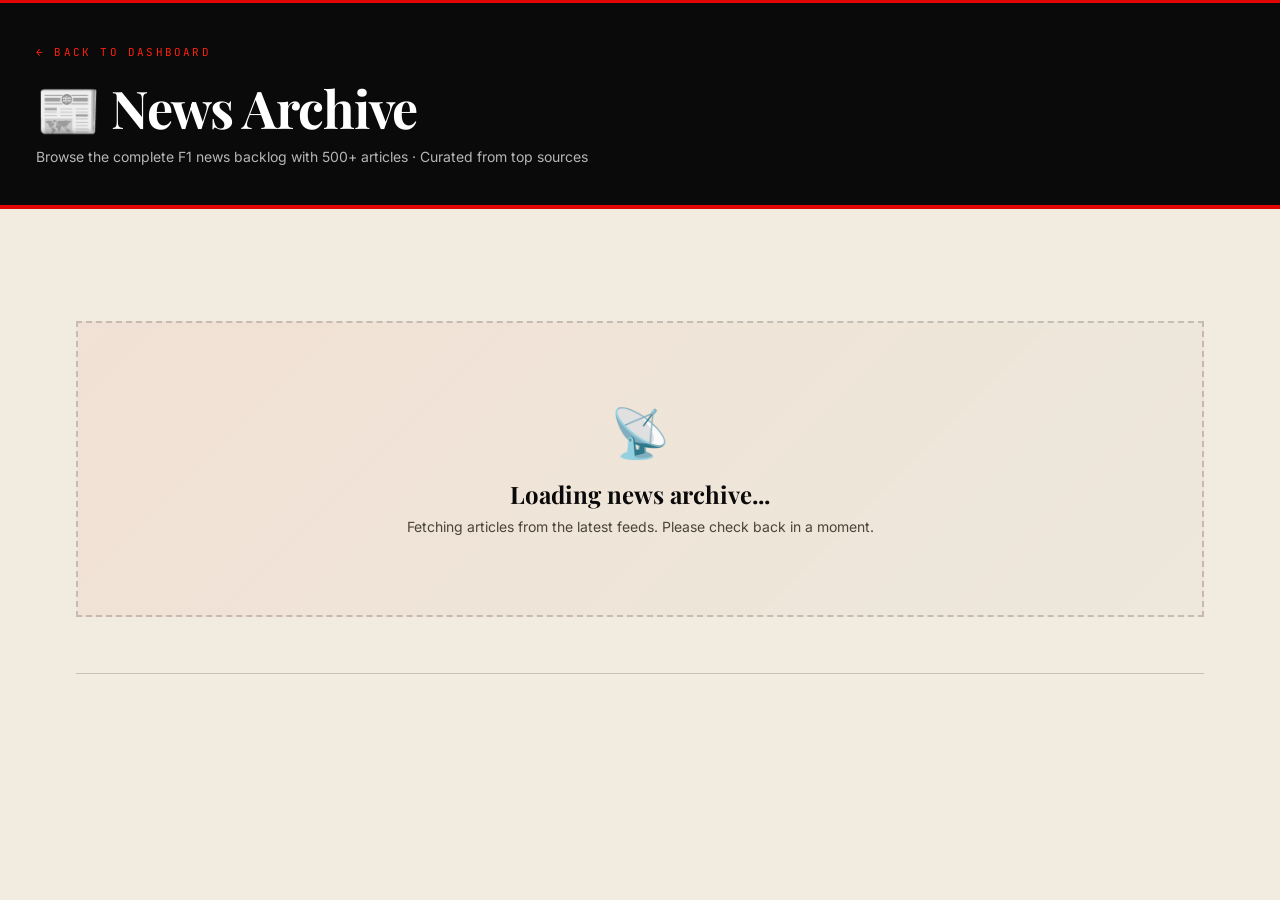
==== archive.html @ 96902dc9 "Feature: YouTube sections, archive page, entity decoding, and 15-article limit - Add YouTube-style l" ====
<!DOCTYPE html>
<html lang="en">
<head>
  <meta charset="UTF-8">
  <meta name="viewport" content="width=device-width, initial-scale=1.0">
  <title>The Pit Wall · News Archive · Full 500 Articles</title>
  <meta name="description" content="Complete F1 news archive with 500+ articles and Google-style pagination." />
  <meta name="theme-color" content="#0a0a0a" />
  <link rel="preconnect" href="https://fonts.googleapis.com">
  <link rel="preconnect" href="https://fonts.gstatic.com" crossorigin>
  <link href="https://fonts.googleapis.com/css2?family=Playfair+Display:ital,wght@0,400;0,500;0,700;0,800;1,400;1,700&family=Inter:wght@300;400;500;600;700&family=JetBrains+Mono:wght@300;400;500;600;700&display=swap" rel="stylesheet">
  <style>
    :root {
      --carbon: #0a0a0a;
      --carbon-2: #131313;
      --carbon-3: #1d1d1d;
      --paper: #f2ece0;
      --paper-2: #e8e1d2;
      --paper-3: #d8d0bf;
      --ink: #0a0a0a;
      --ink-2: #4a4438;
      --ink-3: #8a8172;
      --racing: #e10600;
      --racing-hot: #ff2010;
      --rule: rgba(10,10,10,0.18);
      --gold: #d4a017;
    }

    *, *::before, *::after { box-sizing: border-box; margin: 0; padding: 0; }
    html { scroll-behavior: smooth; }
    body {
      background: var(--paper);
      color: var(--ink);
      font-family: 'Inter', sans-serif;
      font-weight: 400;
      min-height: 100vh;
      -webkit-font-smoothing: antialiased;
    }

    /* YouTube loading bar */
    .loading-bar {
      position: fixed;
      top: 0;
      left: 0;
      height: 3px;
      background: var(--racing);
      z-index: 10000;
      animation: loadingBarAnimation 3.5s ease-out forwards;
    }

    @keyframes loadingBarAnimation {
      0% { width: 0%; }
      40% { width: 60%; }
      100% { width: 100%; }
    }

    .header {
      background: var(--carbon);
      color: #fff;
      padding: 40px 36px;
      border-bottom: 4px solid var(--racing);
      animation: fadeInHeader 0.8s ease-out both;
    }

    @keyframes fadeInHeader {
      from { opacity: 0; transform: translateY(-10px); }
      to { opacity: 1; transform: translateY(0); }
    }

    .header-back {
      display: inline-block;
      margin-bottom: 20px;
      font-family: 'JetBrains Mono', monospace;
      font-size: 11px;
      letter-spacing: 0.2em;
      text-transform: uppercase;
      color: var(--racing-hot);
      text-decoration: none;
      transition: color 0.2s ease;
    }

    .header-back:hover { color: #fff; }

    .header-title {
      font-family: 'Playfair Display', serif;
      font-size: clamp(32px, 5vw, 52px);
      font-weight: 700;
      line-height: 1.1;
      letter-spacing: -0.02em;
    }

    .header-sub {
      font-size: 14px;
      color: rgba(255,255,255,0.7);
      margin-top: 12px;
    }

    .container {
      max-width: 1200px;
      margin: 0 auto;
      padding: 56px 36px;
    }

    .archive-grid {
      display: grid;
      grid-template-columns: repeat(auto-fill, minmax(320px, 1fr));
      gap: 24px;
      margin-bottom: 56px;
    }

    .archive-card {
      background: var(--paper-2);
      border: 1px solid var(--rule);
      padding: 20px;
      transition: all 0.3s ease;
      animation: slideInCard 0.5s ease-out both;
    }

    @keyframes slideInCard {
      from { opacity: 0; transform: translateY(10px); }
      to { opacity: 1; transform: translateY(0); }
    }

    .archive-card:hover {
      transform: translateY(-4px);
      box-shadow: 0 8px 24px rgba(10,10,10,0.12);
    }

    .archive-thumb {
      width: 100%;
      height: 160px;
      background: linear-gradient(135deg, rgba(225,6,0,0.2), rgba(10,10,10,0.1));
      border: 1px solid var(--rule);
      margin-bottom: 14px;
      overflow: hidden;
    }

    .archive-thumb img {
      width: 100%;
      height: 100%;
      object-fit: cover;
      display: block;
    }

    .archive-category {
      display: inline-block;
      font-family: 'JetBrains Mono', monospace;
      font-size: 8px;
      letter-spacing: 0.16em;
      text-transform: uppercase;
      background: var(--racing);
      color: #fff;
      padding: 4px 8px;
      margin-bottom: 10px;
    }

    .archive-title {
      font-family: 'Playfair Display', serif;
      font-size: 16px;
      font-weight: 600;
      line-height: 1.4;
      color: var(--ink);
      margin-bottom: 10px;
    }

    .archive-summary {
      font-size: 13px;
      line-height: 1.6;
      color: var(--ink-2);
      margin-bottom: 14px;
      display: -webkit-box;
      -webkit-line-clamp: 2;
      -webkit-box-orient: vertical;
      overflow: hidden;
    }

    .archive-meta {
      display: flex;
      justify-content: space-between;
      align-items: center;
      font-size: 11px;
      color: var(--ink-3);
      border-top: 1px solid var(--rule);
      padding-top: 12px;
    }

    .archive-source {
      font-family: 'JetBrains Mono', monospace;
      font-weight: 600;
    }

    .archive-link {
      color: var(--racing);
      text-decoration: none;
      border-bottom: 1px dashed currentColor;
      transition: color 0.2s ease;
    }

    .archive-link:hover { color: var(--racing-hot); }

    .pagination {
      display: flex;
      justify-content: center;
      align-items: center;
      gap: 8px;
      margin-top: 56px;
      padding-top: 36px;
      border-top: 1px solid var(--rule);
      animation: fadeIn 0.6s ease-out both 0.3s;
    }

    @keyframes fadeIn {
      from { opacity: 0; }
      to { opacity: 1; }
    }

    .page-btn, .page-num {
      display: inline-flex;
      align-items: center;
      justify-content: center;
      min-width: 36px;
      height: 36px;
      font-family: 'Inter', sans-serif;
      font-size: 14px;
      font-weight: 500;
      border: 1px solid var(--ink);
      background: transparent;
      color: var(--ink);
      cursor: pointer;
      text-decoration: none;
      transition: all 0.2s ease;
    }

    .page-num { cursor: default; border: none; }

    .page-btn:hover:not(:disabled) {
      background: var(--ink);
      color: var(--paper);
      transform: translateY(-1px);
    }

    .page-btn:disabled {
      opacity: 0.5;
      cursor: not-allowed;
    }

    .page-num.active {
      background: var(--racing);
      color: #fff;
      border-color: var(--racing);
    }

    .empty-state {
      text-align: center;
      padding: 80px 36px;
      background: linear-gradient(135deg, rgba(225,6,0,0.05), rgba(10,10,10,0.02));
      border: 2px dashed var(--rule);
      margin: 40px 0;
    }

    .empty-state-icon {
      font-size: 48px;
      margin-bottom: 16px;
    }

    .empty-state-title {
      font-family: 'Playfair Display', serif;
      font-size: 24px;
      color: var(--ink);
      margin-bottom: 8px;
    }

    .empty-state-text {
      color: var(--ink-2);
      font-size: 14px;
    }

    @media (max-width: 768px) {
      .container { padding: 32px 20px; }
      .header { padding: 28px 20px; }
      .archive-grid { grid-template-columns: 1fr; }
      .pagination { flex-wrap: wrap; }
    }
  </style>
</head>
<body>

<div class="loading-bar"></div>

<header class="header">
  <a href="index.html" class="header-back">← Back to Dashboard</a>
  <h1 class="header-title">📰 News Archive</h1>
  <p class="header-sub">Browse the complete F1 news backlog with 500+ articles · Curated from top sources</p>
</header>

<section class="container">
  <div class="archive-grid" id="archiveGrid">
    <!-- Populated by JavaScript -->
  </div>

  <div id="emptyState" style="display:none;" class="empty-state">
    <div class="empty-state-icon">📡</div>
    <h2 class="empty-state-title">Loading news archive...</h2>
    <p class="empty-state-text">Fetching articles from the latest feeds. Please check back in a moment.</p>
  </div>

  <nav class="pagination" id="pagination"></nav>
</section>

<script>
const ARCHIVE_CACHE_KEY = 'pw-news-archive-cache';
const ARTICLES_PER_PAGE = 12;
const PROXY_URL = 'https://f1-news-worker.sar-brawlstars.workers.dev/?v=2';

function decodeHtmlEntities(text) {
  const textarea = document.createElement('textarea');
  textarea.innerHTML = text;
  return textarea.value;
}

function escapeHtml(value) {
  return String(value || '')
    .replace(/&/g, '&amp;')
    .replace(/</g, '&lt;')
    .replace(/>/g, '&gt;')
    .replace(/"/g, '&quot;')
    .replace(/'/g, '&#39;');
}

function timeAgo(publishedAt) {
  if (!publishedAt) return 'Fresh';
  const published = new Date(publishedAt);
  if (Number.isNaN(published.getTime())) return 'Fresh';
  const minutes = Math.max(0, Math.round((Date.now() - published.getTime()) / 60000));
  if (minutes < 60) return `${minutes}m ago`;
  const hours = Math.round(minutes / 60);
  if (hours < 24) return `${hours}h ago`;
  const days = Math.round(hours / 24);
  return `${days}d ago`;
}

async function fetchArchive() {
  const archiveGrid = document.getElementById('archiveGrid');
  const pagination = document.getElementById('pagination');
  const emptyState = document.getElementById('emptyState');

  try {
    // Try to fetch fresh articles (up to 500)
    let articles = [];
    let page = 1;
    let hasMore = true;

    while (articles.length < 500 && hasMore && page <= 5) {
      try {
        const response = await fetch(PROXY_URL + `&page=${page}`, { cache: 'no-store' });
        if (!response.ok) break;
        const payload = await response.json();
        const newArticles = (payload.articles || [])
          .map((raw, idx) => ({
            id: `${raw.url}|${raw.title}|${idx}`,
            url: raw.url || raw.link || '#',
            title: decodeHtmlEntities(raw.title || raw.headline || ''),
            summary: decodeHtmlEntities(raw.summary || raw.description || ''),
            source: raw.source || 'F1 News',
            category: raw.category || 'Paddock',
            publishedAt: raw.publishedAt || raw.pubDate || '',
            image: raw.image || raw.thumbnail || ''
          }))
          .filter(item => item.title && item.url);
        
        articles = articles.concat(newArticles);
        hasMore = newArticles.length > 0;
        page += 1;
      } catch { hasMore = false; }
    }

    if (!articles.length) {
      // Fallback to cache
      const cached = readArchiveCache();
      articles = cached.articles || [];
    }

    if (articles.length) {
      // Save to cache
      writeArchiveCache(articles);
      renderArchive(articles);
    } else {
      emptyState.style.display = 'block';
    }
  } catch (error) {
    console.error('Archive fetch failed:', error);
    const cached = readArchiveCache();
    if (cached.articles && cached.articles.length) {
      renderArchive(cached.articles);
    } else {
      emptyState.style.display = 'block';
    }
  }
}

function readArchiveCache() {
  try {
    const raw = localStorage.getItem(ARCHIVE_CACHE_KEY);
    if (!raw) return { articles: [] };
    return JSON.parse(raw);
  } catch {
    return { articles: [] };
  }
}

function writeArchiveCache(articles) {
  try {
    localStorage.setItem(ARCHIVE_CACHE_KEY, JSON.stringify({
      storedAt: new Date().toISOString(),
      articles: articles.slice(0, 500)
    }));
  } catch {}
}

function renderArchive(articles) {
  const archiveGrid = document.getElementById('archiveGrid');
  const pagination = document.getElementById('pagination');
  const emptyState = document.getElementById('emptyState');

  const currentPage = parseInt(new URLSearchParams(window.location.search).get('page') || '1');
  const totalPages = Math.ceil(articles.length / ARTICLES_PER_PAGE);
  const startIdx = (currentPage - 1) * ARTICLES_PER_PAGE;
  const endIdx = startIdx + ARTICLES_PER_PAGE;
  const pageArticles = articles.slice(startIdx, endIdx);

  emptyState.style.display = 'none';

  // Render articles
  archiveGrid.innerHTML = pageArticles.map((article, idx) => `
    <div class="archive-card" style="animation-delay: ${idx * 0.05}s;">
      <div class="archive-thumb">
        ${article.image ? `<img src="${escapeHtml(article.image)}" alt="${escapeHtml(article.title)}" loading="lazy">` : '<div style="width:100%;height:100%;background:linear-gradient(135deg,rgba(225,6,0,0.2),rgba(10,10,10,0.1));"></div>'}
      </div>
      <div class="archive-category">${escapeHtml(article.category)}</div>
      <h3 class="archive-title">${escapeHtml(article.title)}</h3>
      <p class="archive-summary">${escapeHtml(article.summary)}</p>
      <div class="archive-meta">
        <span class="archive-source">${escapeHtml(article.source)}</span>
        <span>${timeAgo(article.publishedAt)}</span>
      </div>
    </div>
  `).join('');

  // Render pagination (Google-style)
  const pageNums = [];
  const maxVisible = 7;
  
  if (totalPages <= maxVisible) {
    for (let i = 1; i <= totalPages; i++) pageNums.push(i);
  } else {
    pageNums.push(1);
    if (currentPage > 3) pageNums.push('...');
    
    const start = Math.max(2, currentPage - 1);
    const end = Math.min(totalPages - 1, currentPage + 1);
    for (let i = start; i <= end; i++) pageNums.push(i);
    
    if (currentPage < totalPages - 2) pageNums.push('...');
    pageNums.push(totalPages);
  }

  pagination.innerHTML = '';

  if (currentPage > 1) {
    const prevBtn = document.createElement('a');
    prevBtn.href = `?page=${currentPage - 1}`;
    prevBtn.className = 'page-btn';
    prevBtn.textContent = '← Previous';
    pagination.appendChild(prevBtn);
  }

  pageNums.forEach(num => {
    if (num === '...') {
      const dots = document.createElement('span');
      dots.textContent = '...';
      dots.style.padding = '0 4px';
      pagination.appendChild(dots);
    } else {
      const btn = document.createElement(num === currentPage ? 'div' : 'a');
      btn.className = num === currentPage ? 'page-num active' : 'page-num';
      if (num !== currentPage) {
        btn.href = `?page=${num}`;
        btn.style.cursor = 'pointer';
        btn.classList.add('page-btn');
      }
      btn.textContent = num;
      pagination.appendChild(btn);
    }
  });

  if (currentPage < totalPages) {
    const nextBtn = document.createElement('a');
    nextBtn.href = `?page=${currentPage + 1}`;
    nextBtn.className = 'page-btn';
    nextBtn.textContent = 'Next →';
    pagination.appendChild(nextBtn);
  }
}

// Initialize on load
fetchArchive();
</script>

</body>
</html>
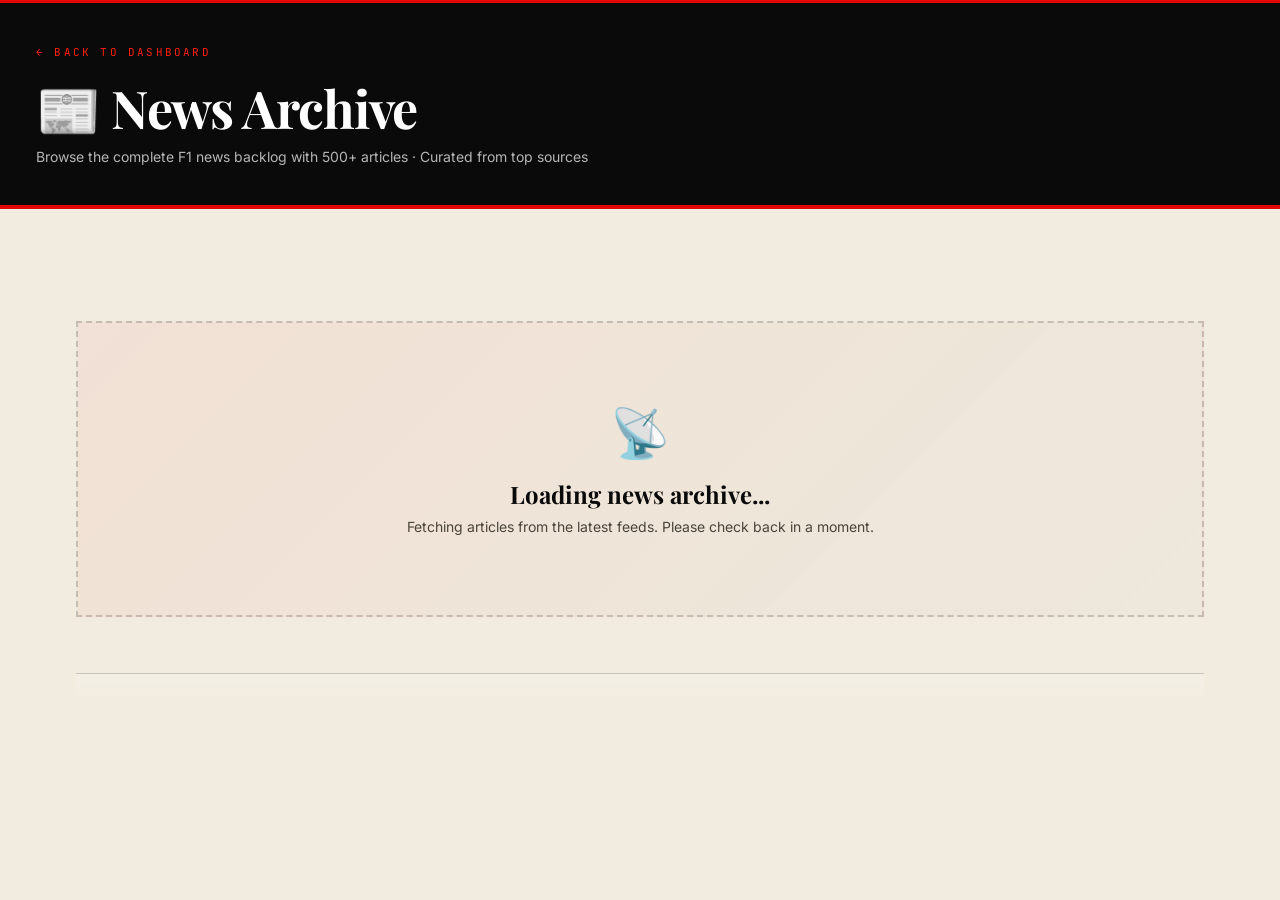
==== commit 19a97565: "Enhance article interaction: make cards clickable and accessible via keyboard" ====
--- a/archive.html
+++ b/archive.html
@@ -114,6 +114,11 @@
       padding: 20px;
       transition: all 0.3s ease;
       animation: slideInCard 0.5s ease-out both;
+      display: block;
+      color: inherit;
+      text-decoration: none;
+      cursor: pointer;
+      position: relative;
     }
 
     @keyframes slideInCard {
@@ -124,6 +129,11 @@
     .archive-card:hover {
       transform: translateY(-4px);
       box-shadow: 0 8px 24px rgba(10,10,10,0.12);
+    }
+
+    .archive-card:focus-visible {
+      outline: 2px solid var(--racing);
+      outline-offset: 4px;
     }
 
     .archive-thumb {
@@ -168,9 +178,7 @@
       line-height: 1.6;
       color: var(--ink-2);
       margin-bottom: 14px;
-      display: -webkit-box;
-      -webkit-line-clamp: 2;
-      -webkit-box-orient: vertical;
+      max-height: calc(1.6em * 2);
       overflow: hidden;
     }
 
@@ -202,10 +210,12 @@
       display: flex;
       justify-content: center;
       align-items: center;
-      gap: 8px;
+      gap: 10px;
+      flex-wrap: wrap;
       margin-top: 56px;
-      padding-top: 36px;
+      padding: 22px 18px 0;
       border-top: 1px solid var(--rule);
+      background: linear-gradient(180deg, rgba(255,255,255,0.18), rgba(255,255,255,0.04));
       animation: fadeIn 0.6s ease-out both 0.3s;
     }
 
@@ -214,40 +224,70 @@
       to { opacity: 1; }
     }
 
-    .page-btn, .page-num {
+    .page-chip {
       display: inline-flex;
       align-items: center;
       justify-content: center;
-      min-width: 36px;
-      height: 36px;
-      font-family: 'Inter', sans-serif;
-      font-size: 14px;
-      font-weight: 500;
-      border: 1px solid var(--ink);
-      background: transparent;
+      min-width: 46px;
+      height: 46px;
+      padding: 0 16px;
+      font-family: 'JetBrains Mono', monospace;
+      font-size: 9px;
+      font-weight: 600;
+      letter-spacing: 0.2em;
+      text-transform: uppercase;
+      border: 1px solid rgba(10,10,10,0.16);
+      background: linear-gradient(180deg, rgba(255,255,255,0.86), rgba(242,236,224,0.95));
       color: var(--ink);
       cursor: pointer;
       text-decoration: none;
-      transition: all 0.2s ease;
-    }
-
-    .page-num { cursor: default; border: none; }
-
-    .page-btn:hover:not(:disabled) {
-      background: var(--ink);
+      border-radius: 999px;
+      box-shadow: 0 8px 18px rgba(10,10,10,0.08);
+      transition: transform 0.2s ease, background 0.2s ease, color 0.2s ease, border-color 0.2s ease, box-shadow 0.2s ease;
+    }
+
+    .page-chip:hover:not(.active) {
+      transform: translateY(-1px);
+      border-color: var(--racing);
+      color: var(--racing);
+      box-shadow: 0 12px 24px rgba(10,10,10,0.12);
+    }
+
+    .page-chip.active {
+      background: linear-gradient(135deg, var(--ink), #24201b);
       color: var(--paper);
-      transform: translateY(-1px);
-    }
-
-    .page-btn:disabled {
-      opacity: 0.5;
-      cursor: not-allowed;
-    }
-
-    .page-num.active {
+      border-color: var(--ink);
+      box-shadow: 0 14px 28px rgba(10,10,10,0.18);
+    }
+
+    .page-chip.nav {
+      background: linear-gradient(180deg, rgba(10,10,10,0.94), rgba(10,10,10,0.82));
+      color: var(--paper);
+      border-color: var(--ink);
+      padding-inline: 18px;
+      letter-spacing: 0.16em;
+    }
+
+    .page-chip.nav:hover {
       background: var(--racing);
       color: #fff;
+
+    .page-gap {
+      color: var(--ink-3);
+      font-family: 'JetBrains Mono', monospace;
+      font-size: 12px;
+      letter-spacing: 0.25em;
+      padding: 0 4px;
+    }
       border-color: var(--racing);
+    }
+
+    .page-gap {
+      color: var(--ink-3);
+      font-family: 'JetBrains Mono', monospace;
+      font-size: 12px;
+      letter-spacing: 0.2em;
+      padding: 0 2px;
     }
 
     .empty-state {
@@ -432,7 +472,7 @@
 
   // Render articles
   archiveGrid.innerHTML = pageArticles.map((article, idx) => `
-    <div class="archive-card" style="animation-delay: ${idx * 0.05}s;">
+    <a class="archive-card" href="${escapeHtml(article.url)}" target="_blank" rel="noopener noreferrer" style="animation-delay: ${idx * 0.05}s;">
       <div class="archive-thumb">
         ${article.image ? `<img src="${escapeHtml(article.image)}" alt="${escapeHtml(article.title)}" loading="lazy">` : '<div style="width:100%;height:100%;background:linear-gradient(135deg,rgba(225,6,0,0.2),rgba(10,10,10,0.1));"></div>'}
       </div>
@@ -443,7 +483,7 @@
         <span class="archive-source">${escapeHtml(article.source)}</span>
         <span>${timeAgo(article.publishedAt)}</span>
       </div>
-    </div>
+    </a>
   `).join('');
 
   // Render pagination (Google-style)
@@ -469,7 +509,7 @@
   if (currentPage > 1) {
     const prevBtn = document.createElement('a');
     prevBtn.href = `?page=${currentPage - 1}`;
-    prevBtn.className = 'page-btn';
+    prevBtn.className = 'page-chip nav';
     prevBtn.textContent = '← Previous';
     pagination.appendChild(prevBtn);
   }
@@ -477,18 +517,19 @@
   pageNums.forEach(num => {
     if (num === '...') {
       const dots = document.createElement('span');
-      dots.textContent = '...';
-      dots.style.padding = '0 4px';
+      dots.className = 'page-gap';
+      dots.textContent = '···';
       pagination.appendChild(dots);
     } else {
       const btn = document.createElement(num === currentPage ? 'div' : 'a');
-      btn.className = num === currentPage ? 'page-num active' : 'page-num';
+      btn.className = num === currentPage ? 'page-chip active' : 'page-chip';
       if (num !== currentPage) {
         btn.href = `?page=${num}`;
-        btn.style.cursor = 'pointer';
-        btn.classList.add('page-btn');
+        btn.setAttribute('aria-label', `Open page ${num}`);
+      } else {
+        btn.setAttribute('aria-current', 'page');
       }
-      btn.textContent = num;
+      btn.textContent = `L${String(num).padStart(2, '0')}`;
       pagination.appendChild(btn);
     }
   });
@@ -496,7 +537,7 @@
   if (currentPage < totalPages) {
     const nextBtn = document.createElement('a');
     nextBtn.href = `?page=${currentPage + 1}`;
-    nextBtn.className = 'page-btn';
+    nextBtn.className = 'page-chip nav';
     nextBtn.textContent = 'Next →';
     pagination.appendChild(nextBtn);
   }
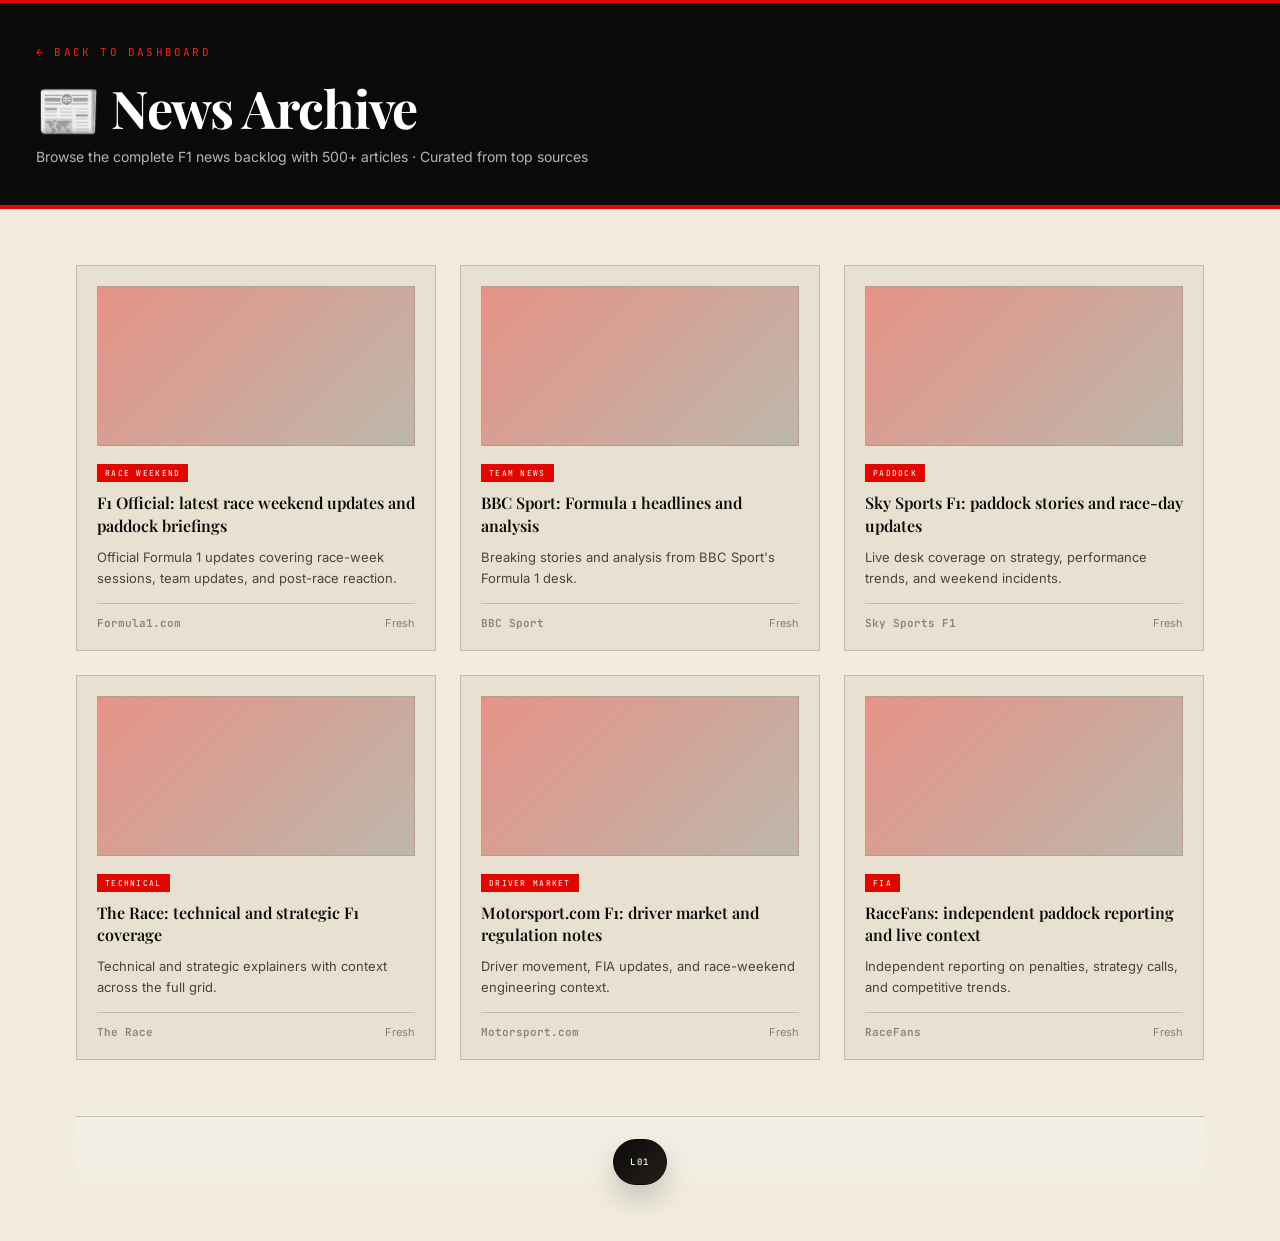
==== commit 204b92e3: "Enhance news and archive sections: add fallback articles, improve caching, and implement ranking log" ====
--- a/archive.html
+++ b/archive.html
@@ -271,14 +271,6 @@
     .page-chip.nav:hover {
       background: var(--racing);
       color: #fff;
-
-    .page-gap {
-      color: var(--ink-3);
-      font-family: 'JetBrains Mono', monospace;
-      font-size: 12px;
-      letter-spacing: 0.25em;
-      padding: 0 4px;
-    }
       border-color: var(--racing);
     }
 
@@ -347,10 +339,69 @@
   <nav class="pagination" id="pagination"></nav>
 </section>
 
+<script src="https://js.puter.com/v2/"></script>
 <script>
 const ARCHIVE_CACHE_KEY = 'pw-news-archive-cache';
+const SHARED_CACHE_KEYS = ['pw-news-cache', 'pw-news-page-cache'];
 const ARTICLES_PER_PAGE = 12;
 const PROXY_URL = 'https://f1-news-worker.sar-brawlstars.workers.dev/?v=2';
+
+const FALLBACK_ARCHIVE_ARTICLES = [
+  {
+    url: 'https://www.formula1.com/en/latest',
+    title: 'F1 Official: latest race weekend updates and paddock briefings',
+    summary: 'Official Formula 1 updates covering race-week sessions, team updates, and post-race reaction.',
+    source: 'Formula1.com',
+    category: 'Race Weekend',
+    publishedAt: '',
+    image: ''
+  },
+  {
+    url: 'https://www.bbc.com/sport/formula1',
+    title: 'BBC Sport: Formula 1 headlines and analysis',
+    summary: 'Breaking stories and analysis from BBC Sport\'s Formula 1 desk.',
+    source: 'BBC Sport',
+    category: 'Team News',
+    publishedAt: '',
+    image: ''
+  },
+  {
+    url: 'https://www.skysports.com/f1/news',
+    title: 'Sky Sports F1: paddock stories and race-day updates',
+    summary: 'Live desk coverage on strategy, performance trends, and weekend incidents.',
+    source: 'Sky Sports F1',
+    category: 'Paddock',
+    publishedAt: '',
+    image: ''
+  },
+  {
+    url: 'https://www.the-race.com/formula-1/',
+    title: 'The Race: technical and strategic F1 coverage',
+    summary: 'Technical and strategic explainers with context across the full grid.',
+    source: 'The Race',
+    category: 'Technical',
+    publishedAt: '',
+    image: ''
+  },
+  {
+    url: 'https://www.motorsport.com/f1/news/',
+    title: 'Motorsport.com F1: driver market and regulation notes',
+    summary: 'Driver movement, FIA updates, and race-weekend engineering context.',
+    source: 'Motorsport.com',
+    category: 'Driver Market',
+    publishedAt: '',
+    image: ''
+  },
+  {
+    url: 'https://www.racefans.net/',
+    title: 'RaceFans: independent paddock reporting and live context',
+    summary: 'Independent reporting on penalties, strategy calls, and competitive trends.',
+    source: 'RaceFans',
+    category: 'FIA',
+    publishedAt: '',
+    image: ''
+  }
+];
 
 function decodeHtmlEntities(text) {
   const textarea = document.createElement('textarea');
@@ -365,6 +416,19 @@
     .replace(/>/g, '&gt;')
     .replace(/"/g, '&quot;')
     .replace(/'/g, '&#39;');
+}
+
+function normalizeArticle(raw, idx) {
+  return {
+    id: raw.id || `${raw.url || raw.link || '#'}|${raw.title || ''}|${idx}`,
+    url: raw.url || raw.link || '#',
+    title: decodeHtmlEntities(raw.title || raw.headline || ''),
+    summary: decodeHtmlEntities(raw.summary || raw.description || ''),
+    source: raw.source || 'F1 News',
+    category: raw.category || 'Paddock',
+    publishedAt: raw.publishedAt || raw.pubDate || '',
+    image: raw.image || raw.thumbnail || ''
+  };
 }
 
 function timeAgo(publishedAt) {
@@ -379,63 +443,55 @@
   return `${days}d ago`;
 }
 
-async function fetchArchive() {
-  const archiveGrid = document.getElementById('archiveGrid');
-  const pagination = document.getElementById('pagination');
-  const emptyState = document.getElementById('emptyState');
+function extractPuterText(result) {
+  if (typeof result === 'string') return result;
+  if (!result || typeof result !== 'object') return '';
+  return result.text || result.content || result.message || result.response || '';
+}
+
+async function rankWithPuter(items) {
+  if (!window.puter || !window.puter.ai || typeof window.puter.ai.chat !== 'function') return null;
+
+  const compact = items.slice(0, 60).map((item) => ({
+    title: item.title,
+    source: item.source,
+    category: item.category,
+    summary: item.summary,
+    publishedAt: item.publishedAt,
+    url: item.url
+  }));
+
+  const prompt = [
+    'Rank these Formula 1 stories from most useful for a fan dashboard to least useful.',
+    'Return only a JSON array of story URLs in ranked order.',
+    'Prioritize official updates, race-weekend relevance, and high-quality reporting.',
+    JSON.stringify(compact)
+  ].join('\n\n');
 
   try {
-    // Try to fetch fresh articles (up to 500)
-    let articles = [];
-    let page = 1;
-    let hasMore = true;
-
-    while (articles.length < 500 && hasMore && page <= 5) {
-      try {
-        const response = await fetch(PROXY_URL + `&page=${page}`, { cache: 'no-store' });
-        if (!response.ok) break;
-        const payload = await response.json();
-        const newArticles = (payload.articles || [])
-          .map((raw, idx) => ({
-            id: `${raw.url}|${raw.title}|${idx}`,
-            url: raw.url || raw.link || '#',
-            title: decodeHtmlEntities(raw.title || raw.headline || ''),
-            summary: decodeHtmlEntities(raw.summary || raw.description || ''),
-            source: raw.source || 'F1 News',
-            category: raw.category || 'Paddock',
-            publishedAt: raw.publishedAt || raw.pubDate || '',
-            image: raw.image || raw.thumbnail || ''
-          }))
-          .filter(item => item.title && item.url);
-        
-        articles = articles.concat(newArticles);
-        hasMore = newArticles.length > 0;
-        page += 1;
-      } catch { hasMore = false; }
-    }
-
-    if (!articles.length) {
-      // Fallback to cache
-      const cached = readArchiveCache();
-      articles = cached.articles || [];
-    }
-
-    if (articles.length) {
-      // Save to cache
-      writeArchiveCache(articles);
-      renderArchive(articles);
-    } else {
-      emptyState.style.display = 'block';
-    }
-  } catch (error) {
-    console.error('Archive fetch failed:', error);
-    const cached = readArchiveCache();
-    if (cached.articles && cached.articles.length) {
-      renderArchive(cached.articles);
-    } else {
-      emptyState.style.display = 'block';
-    }
+    const result = await window.puter.ai.chat(prompt);
+    const text = extractPuterText(result);
+    const match = text.match(/\[[\s\S]*\]/);
+    if (!match) return null;
+    const parsed = JSON.parse(match[0]);
+    if (!Array.isArray(parsed)) return null;
+    return parsed.map(String).filter(Boolean);
+  } catch {
+    return null;
   }
+}
+
+function scoreByUrlOrder(items, orderedUrls) {
+  if (!Array.isArray(orderedUrls) || !orderedUrls.length) return items;
+  const lookup = new Map(orderedUrls.map((url, index) => [url, index]));
+  return [...items]
+    .sort((a, b) => {
+      const aRank = lookup.has(a.url) ? lookup.get(a.url) : Number.MAX_SAFE_INTEGER;
+      const bRank = lookup.has(b.url) ? lookup.get(b.url) : Number.MAX_SAFE_INTEGER;
+      if (aRank !== bRank) return aRank - bRank;
+      return (Date.parse(b.publishedAt || '') || 0) - (Date.parse(a.publishedAt || '') || 0);
+    })
+    .filter((item, index, all) => all.findIndex((entry) => entry.url === item.url) === index);
 }
 
 function readArchiveCache() {
@@ -448,6 +504,19 @@
   }
 }
 
+function readSharedCache() {
+  return SHARED_CACHE_KEYS.flatMap((key) => {
+    try {
+      const raw = localStorage.getItem(key);
+      if (!raw) return [];
+      const parsed = JSON.parse(raw);
+      return Array.isArray(parsed?.articles) ? parsed.articles : [];
+    } catch {
+      return [];
+    }
+  });
+}
+
 function writeArchiveCache(articles) {
   try {
     localStorage.setItem(ARCHIVE_CACHE_KEY, JSON.stringify({
@@ -457,20 +526,83 @@
   } catch {}
 }
 
+function fallbackArticles() {
+  return FALLBACK_ARCHIVE_ARTICLES.map((article, idx) => normalizeArticle(article, idx));
+}
+
+async function fetchArchive() {
+  const emptyState = document.getElementById('emptyState');
+
+  try {
+    let articles = [];
+    let page = 1;
+    let hasMore = true;
+
+    while (articles.length < 500 && hasMore && page <= 5) {
+      try {
+        const response = await fetch(PROXY_URL + `&page=${page}`, { cache: 'no-store' });
+        if (!response.ok) break;
+        const payload = await response.json();
+        const newArticles = (payload.articles || []).map(normalizeArticle).filter((item) => item.title && item.url);
+        articles = articles.concat(newArticles);
+        hasMore = newArticles.length > 0;
+        page += 1;
+      } catch {
+        hasMore = false;
+      }
+    }
+
+    if (!articles.length) {
+      const cached = readArchiveCache();
+      articles = (cached.articles || []).map(normalizeArticle);
+    }
+    if (!articles.length) {
+      articles = readSharedCache().map(normalizeArticle);
+    }
+    if (!articles.length) {
+      articles = fallbackArticles();
+    }
+
+    const rankedUrls = await Promise.race([
+      rankWithPuter(articles),
+      new Promise((resolve) => setTimeout(() => resolve(null), 3000))
+    ]);
+    if (Array.isArray(rankedUrls) && rankedUrls.length) {
+      articles = scoreByUrlOrder(articles, rankedUrls);
+    }
+
+    if (articles.length) {
+      writeArchiveCache(articles);
+      renderArchive(articles);
+    } else {
+      emptyState.style.display = 'block';
+    }
+  } catch (error) {
+    console.error('Archive fetch failed:', error);
+    const cached = readArchiveCache();
+    const fallback = (cached.articles || []).map(normalizeArticle);
+    if (fallback.length) {
+      renderArchive(fallback);
+    } else {
+      emptyState.style.display = 'block';
+    }
+  }
+}
+
 function renderArchive(articles) {
   const archiveGrid = document.getElementById('archiveGrid');
   const pagination = document.getElementById('pagination');
   const emptyState = document.getElementById('emptyState');
 
-  const currentPage = parseInt(new URLSearchParams(window.location.search).get('page') || '1');
-  const totalPages = Math.ceil(articles.length / ARTICLES_PER_PAGE);
+  const requestedPage = parseInt(new URLSearchParams(window.location.search).get('page') || '1', 10);
+  const totalPages = Math.max(1, Math.ceil(articles.length / ARTICLES_PER_PAGE));
+  const currentPage = Math.min(Math.max(requestedPage, 1), totalPages);
   const startIdx = (currentPage - 1) * ARTICLES_PER_PAGE;
   const endIdx = startIdx + ARTICLES_PER_PAGE;
   const pageArticles = articles.slice(startIdx, endIdx);
 
   emptyState.style.display = 'none';
 
-  // Render articles
   archiveGrid.innerHTML = pageArticles.map((article, idx) => `
     <a class="archive-card" href="${escapeHtml(article.url)}" target="_blank" rel="noopener noreferrer" style="animation-delay: ${idx * 0.05}s;">
       <div class="archive-thumb">
@@ -486,20 +618,17 @@
     </a>
   `).join('');
 
-  // Render pagination (Google-style)
   const pageNums = [];
   const maxVisible = 7;
-  
+
   if (totalPages <= maxVisible) {
     for (let i = 1; i <= totalPages; i++) pageNums.push(i);
   } else {
     pageNums.push(1);
     if (currentPage > 3) pageNums.push('...');
-    
     const start = Math.max(2, currentPage - 1);
     const end = Math.min(totalPages - 1, currentPage + 1);
     for (let i = start; i <= end; i++) pageNums.push(i);
-    
     if (currentPage < totalPages - 2) pageNums.push('...');
     pageNums.push(totalPages);
   }
@@ -514,7 +643,7 @@
     pagination.appendChild(prevBtn);
   }
 
-  pageNums.forEach(num => {
+  pageNums.forEach((num) => {
     if (num === '...') {
       const dots = document.createElement('span');
       dots.className = 'page-gap';
@@ -543,7 +672,6 @@
   }
 }
 
-// Initialize on load
 fetchArchive();
 </script>
 
